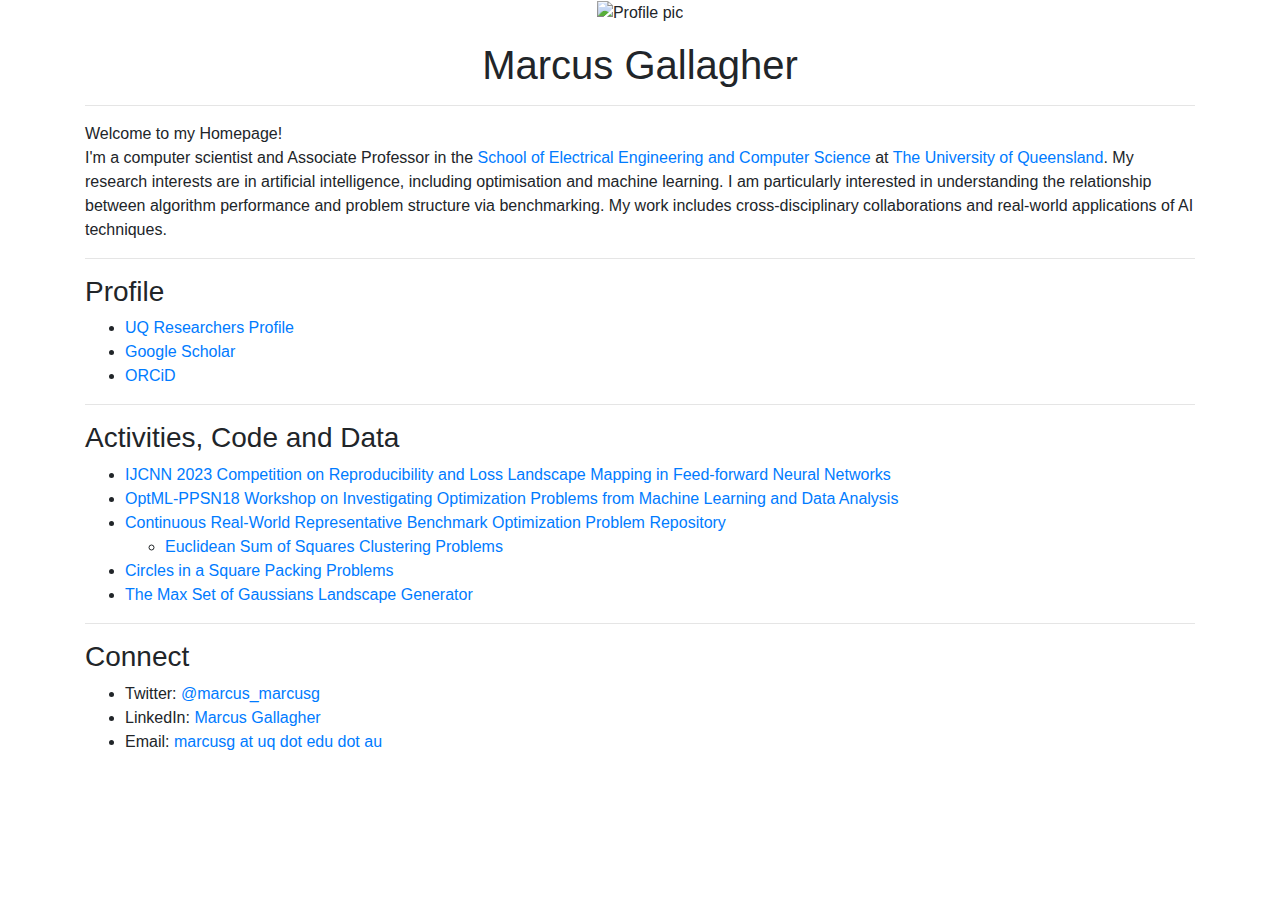
==== index.html @ d1491d6a "Update index.html" ====
<!DOCTYPE html>
<html lang="en">
<head>
    <meta charset="utf-8" />
    <meta name="viewport" content="width=device-width, initial-scale=1" />
    <title>Marcus Gallagher</title>
    <!-- Facebook sharing -->
    <meta property="og:url" content="https://marcusgal.github.io" />
    <meta property="og:type" content="article" />
    <meta property="og:title" content="Marcus Gallagher" />
    <meta property="og:description" content="Homepage of Marcus Gallagher" />
    <!-- <meta property="og:image" content="https://safeblues.org/img/fig1b.png" />
    <meta property="og:image:width" content="1250" />
    <meta property="og:image:height" content="833" />
    <!-- Twitter sharing -->
    <meta name="twitter:card" content="summary" />
    <meta name="twitter:title" content="Marcus Gallagher" />
    <meta name="twitter:description" content="Homepage of Marcus Gallagher" />
    <!--<meta name="twitter:image" content="https://safeblues.org/img/fig1b.png" />
    <!-- End sharing -->
    <link rel="stylesheet" href="https://stackpath.bootstrapcdn.com/bootstrap/4.4.1/css/bootstrap.min.css" integrity="sha384-Vkoo8x4CGsO3+Hhxv8T/Q5PaXtkKtu6ug5TOeNV6gBiFeWPGFN9MuhOf23Q9Ifjh" crossorigin="anonymous">
    <script src="https://stackpath.bootstrapcdn.com/bootstrap/4.4.1/js/bootstrap.min.js" integrity="sha384-wfSDF2E50Y2D1uUdj0O3uMBJnjuUD4Ih7YwaYd1iqfktj0Uod8GCExl3Og8ifwB6" crossorigin="anonymous"></script>
    <link rel="icon" type="image/png" href="/img/favicon.jpeg">
    <script async src="https://www.googletagmanager.com/gtag/js?id=UA-163921039-1"></script>
</head>
<body>
    <div class="container">
        <center>
		<img src="MarcusG_Small_profilepic_square.jpg" alt="Profile pic" width="500" height="600"> 
        	<h1 class="my-3">Marcus Gallagher</h1>
        </center>
        <hr>
        <p>
            Welcome to my Homepage!<br>
			I'm a computer scientist and Associate Professor in the <a href="https://eecs.uq.edu.au/">School of Electrical Engineering and Computer Science</a> at <a href="https://www.uq.edu.au/">The University of Queensland</a>. My research interests are in artificial intelligence, including optimisation and machine learning. I am particularly interested in understanding the relationship between algorithm performance and problem structure via benchmarking. My work includes cross-disciplinary collaborations and real-world applications of AI techniques.
        </p>
		<hr>
        <h3>Profile</h3>
        <ul>
            <li>
                <a href="https://researchers.uq.edu.au/researcher/469">UQ Researchers Profile</a>
            </li>
            <li>
                <a href="https://scholar.google.com/citations?user=Wcdm1ycAAAAJ&hl=en"> Google Scholar</a> 
            </li>
            <li>
                <a href="https://orcid.org/0000-0002-6694-9572"> ORCiD</a>
            </li>
        </ul>
        <hr>
        <h3>Activities, Code and Data</h3>
        <ul>
		<li><a href="https://marcusgal.github.io/reproduce_nnexpt_ijcnn2023.html">IJCNN 2023 Competition on Reproducibility and Loss Landscape Mapping in Feed-forward Neural Networks</a>
		<li><a href="https://sites.google.com/view/optml-ppsn18/home">OptML-PPSN18 Workshop on Investigating Optimization Problems from Machine Learning and Data Analysis</a>
            	<li><a href="http://realopt.uqcloud.net/">Continuous Real-World Representative Benchmark Optimization Problem Repository</a>
		</li>
		<ul>
		<li><a href="http://realopt.uqcloud.net/ess_clustering.html">Euclidean Sum of Squares Clustering Problems</a>
		</li>
		</ul>
		<li><a href="cias.html">Circles in a Square Packing Problems</a>
		</li>
		<li><a href="msg.html">The Max Set of Gaussians Landscape Generator</a>
		</li>          
        </ul>
		<hr>
		<h3>Connect</h3>
		<ul>
			<li>Twitter: <a href="https://twitter.com/marcus_marcusg">@marcus_marcusg</a>
			</li>
			<li>LinkedIn: <a href="https://www.linkedin.com/in/marcus-gallagher-620a2a9/">Marcus Gallagher</a>
			</li>
			<li>Email: <a href="mailto:marcusg@uq.edu.au">marcusg at uq dot edu dot au</a>
			</li>
        </ul>	
	    <!--
	<a class="twitter-timeline" href="https://twitter.com/marcus_marcusg?ref_src=twsrc%5Etfw">Tweets by marcus_marcusg</a> <script async src="https://platform.twitter.com/widgets.js" charset="utf-8"></script>     
    -->
    </div>
    <br>
    <br>
</html>
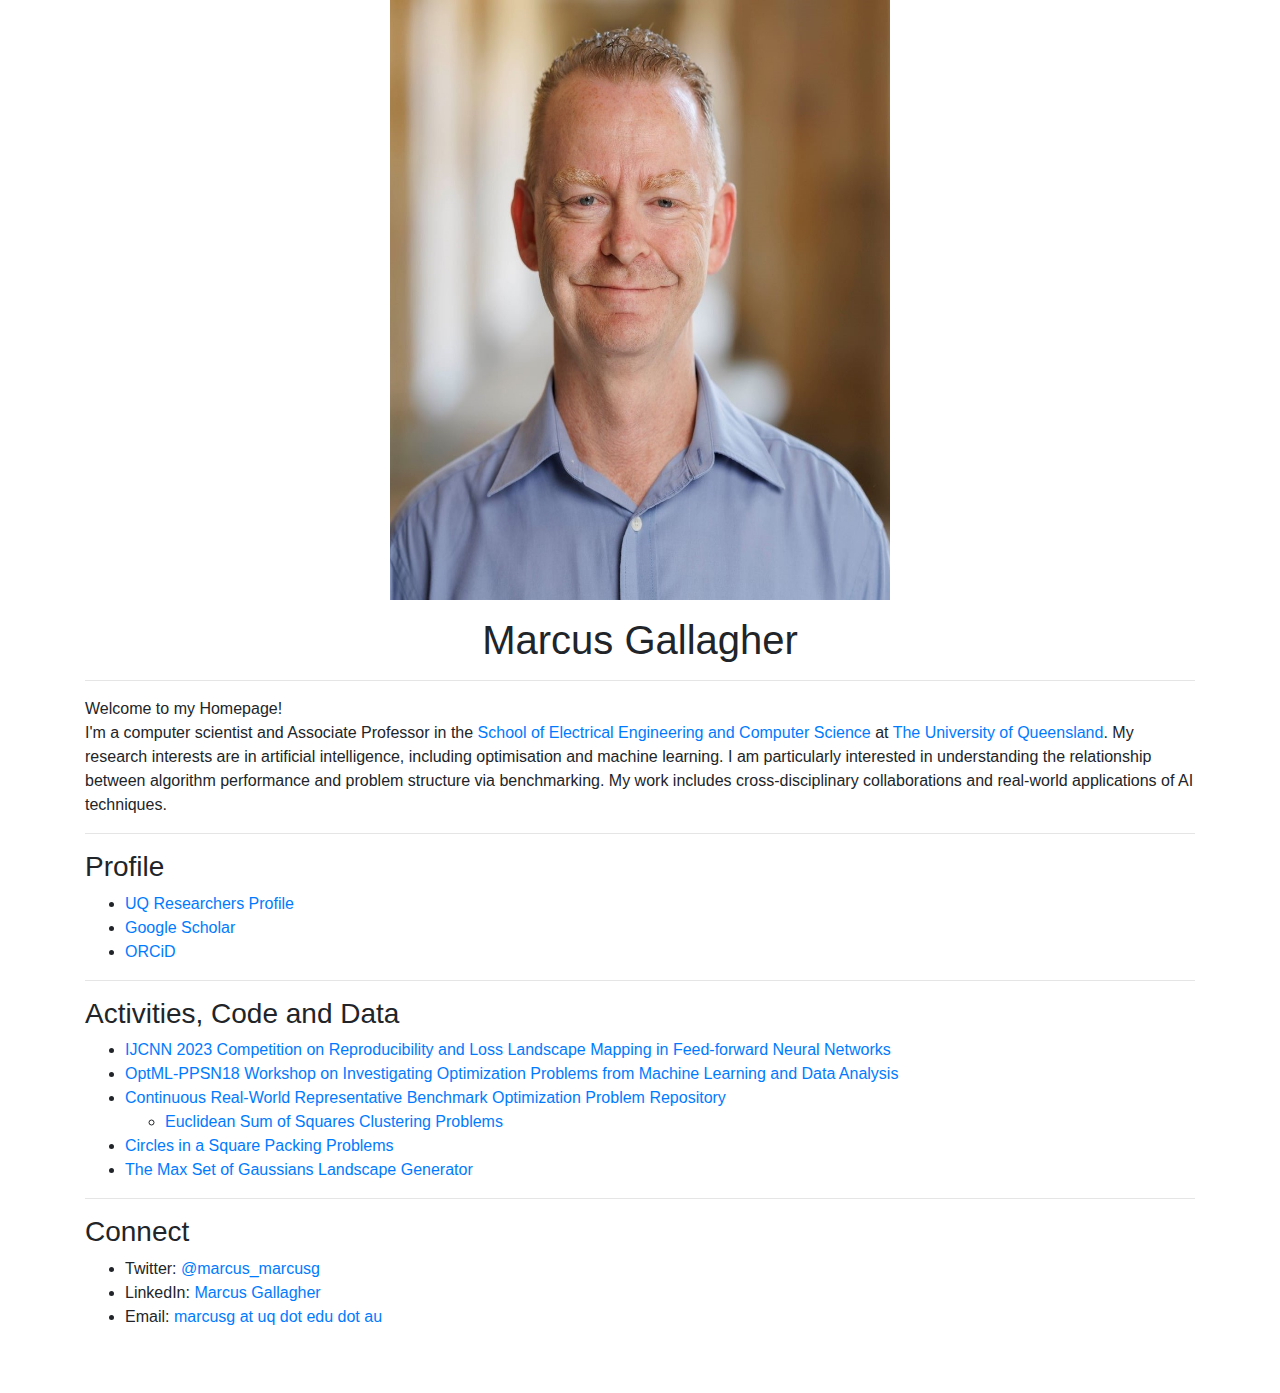
==== commit 8f1d0484: "Update index.html" ====
--- a/index.html
+++ b/index.html
@@ -26,7 +26,7 @@
 <body>
     <div class="container">
         <center>
-		<img src="MarcusG_Small_profilepic_square.jpg" alt="Profile pic" width="500" height="600"> 
+		<img src="MarcusG_small_profilepic_square.jpg" alt="Profile pic" width="500" height="600"> 
         	<h1 class="my-3">Marcus Gallagher</h1>
         </center>
         <hr>
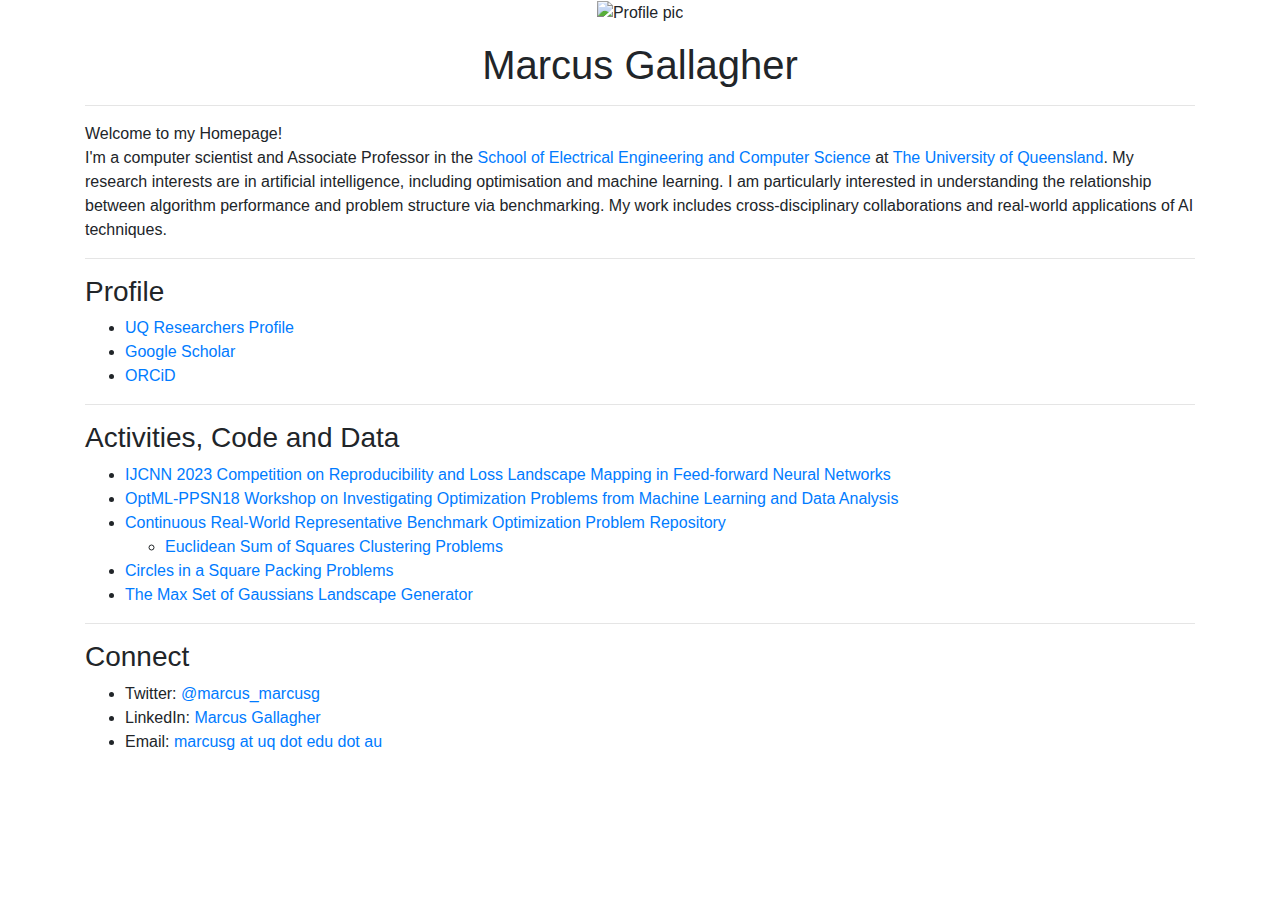
==== commit f39e5839: "Update index.html" ====
--- a/index.html
+++ b/index.html
@@ -26,7 +26,7 @@
 <body>
     <div class="container">
         <center>
-		<img src="MarcusG_small_profilepic_square.jpg" alt="Profile pic" width="500" height="600"> 
+		<img src="MarcusG_small_profilepic_square2.jpg" alt="Profile pic" width="130" height="109"> 
         	<h1 class="my-3">Marcus Gallagher</h1>
         </center>
         <hr>
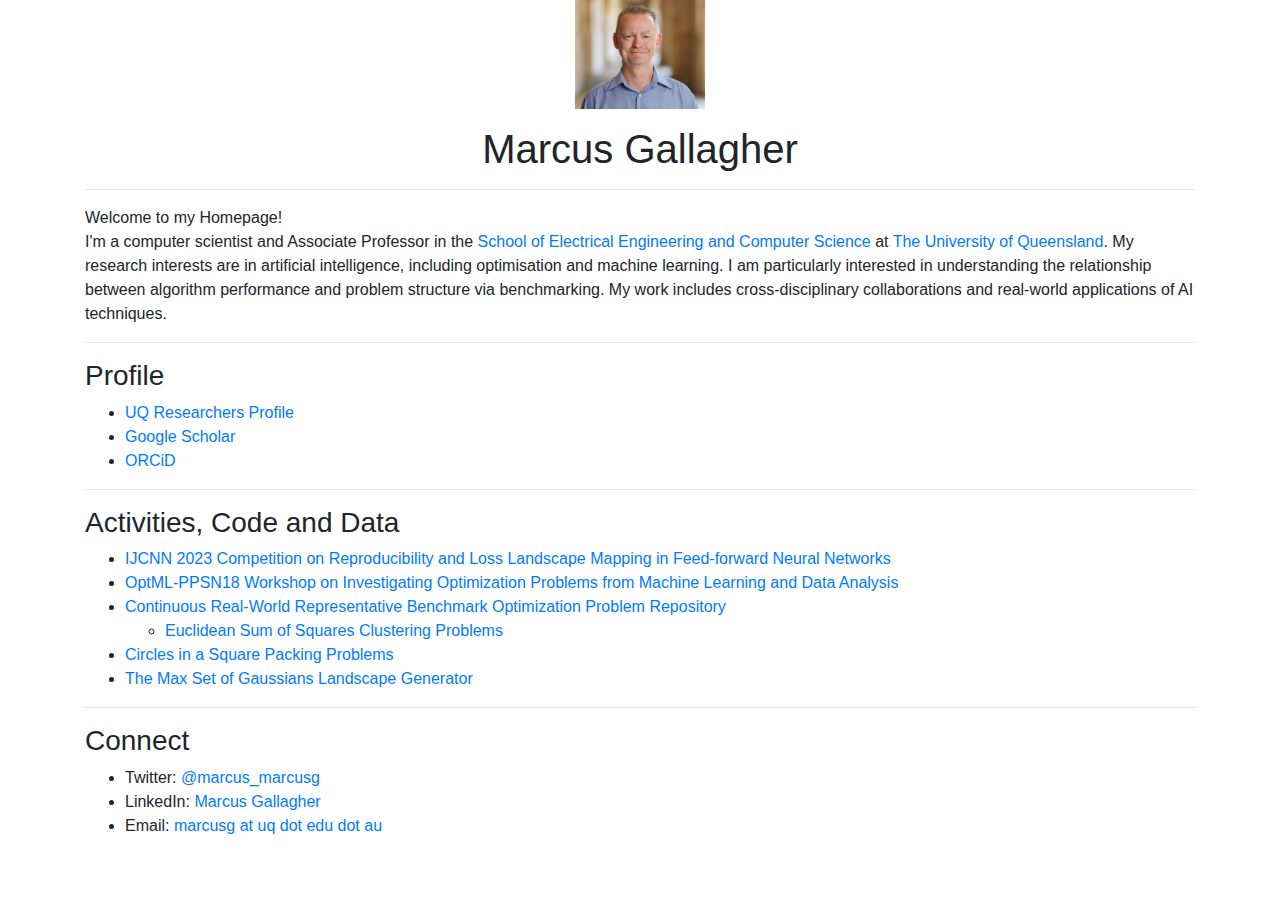
==== commit 4c8c5957: "Update index.html" ====
--- a/index.html
+++ b/index.html
@@ -26,7 +26,7 @@
 <body>
     <div class="container">
         <center>
-		<img src="MarcusG_small_profilepic_square2.jpg" alt="Profile pic" width="130" height="109"> 
+		<img src="MarcusG_small_profilepic2.jpg" alt="Profile pic" width="130" height="109"> 
         	<h1 class="my-3">Marcus Gallagher</h1>
         </center>
         <hr>
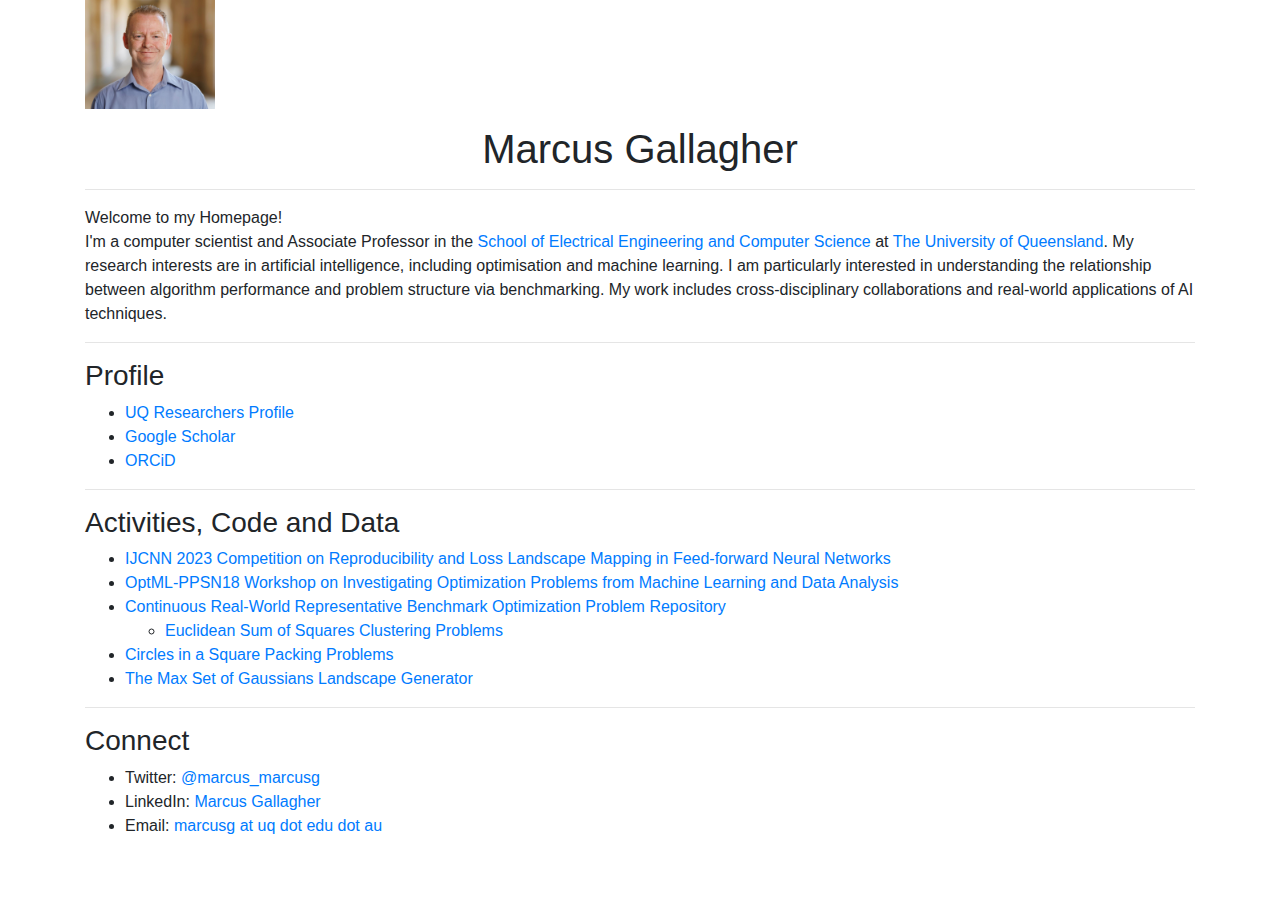
==== commit e8a67178: "Update index.html" ====
--- a/index.html
+++ b/index.html
@@ -25,8 +25,8 @@
 </head>
 <body>
     <div class="container">
+	    <img src="MarcusG_small_profilepic2.jpg" alt="Profile pic" width="130" height="109"> 
         <center>
-		<img src="MarcusG_small_profilepic2.jpg" alt="Profile pic" width="130" height="109"> 
         	<h1 class="my-3">Marcus Gallagher</h1>
         </center>
         <hr>
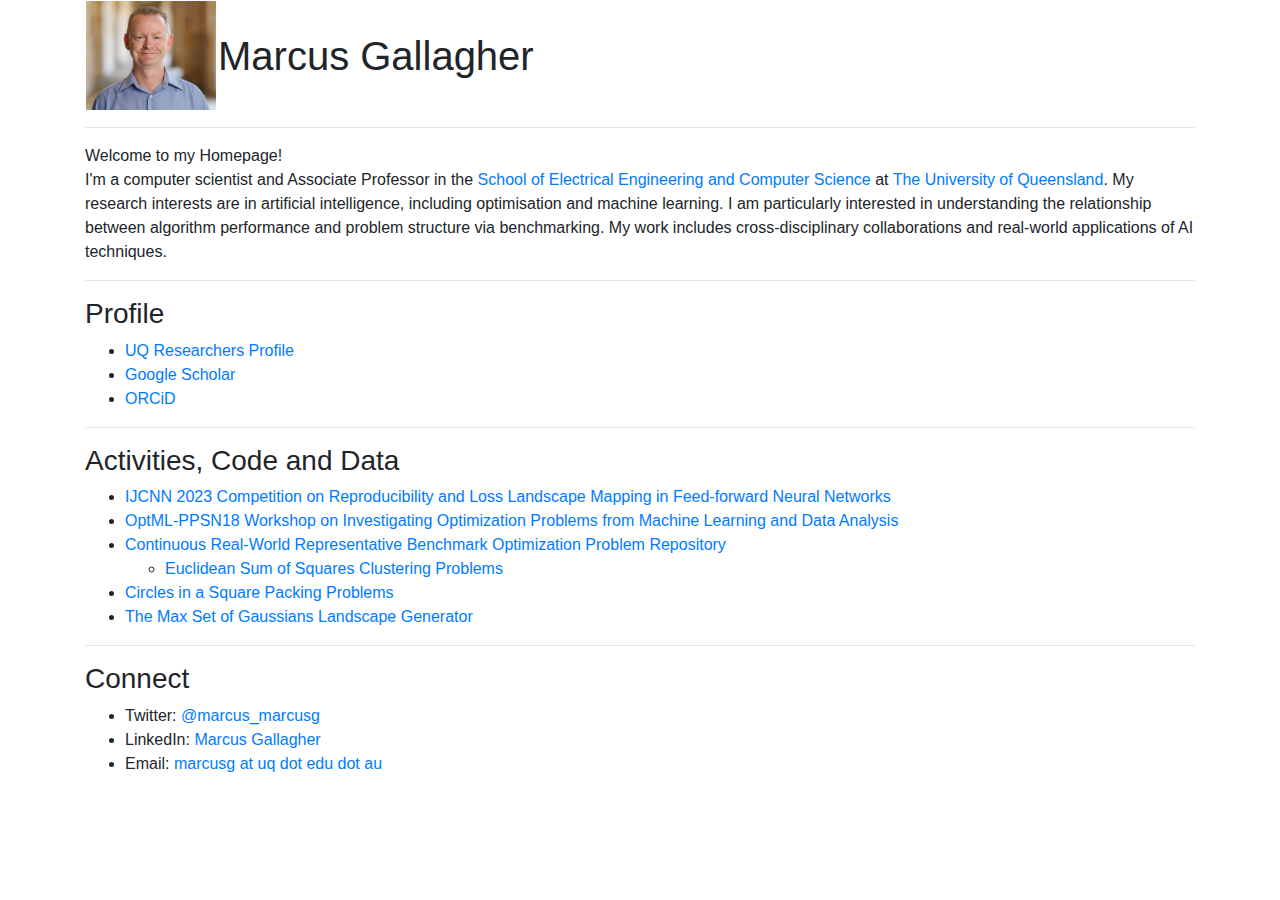
==== commit 784684a2: "Update index.html" ====
--- a/index.html
+++ b/index.html
@@ -25,10 +25,16 @@
 </head>
 <body>
     <div class="container">
-	    <img src="MarcusG_small_profilepic2.jpg" alt="Profile pic" width="130" height="109"> 
-        <center>
-        	<h1 class="my-3">Marcus Gallagher</h1>
-        </center>
+	<table>
+		<tr>
+			<td>
+				<img src="MarcusG_small_profilepic2.jpg" alt="Profile pic" width="130" height="109"> 
+			</td>
+			<td>
+				<h1 class="my-3">Marcus Gallagher</h1>
+			</td>
+		</tr>
+	</table>
         <hr>
         <p>
             Welcome to my Homepage!<br>
@@ -52,10 +58,10 @@
         <ul>
 		<li><a href="https://marcusgal.github.io/reproduce_nnexpt_ijcnn2023.html">IJCNN 2023 Competition on Reproducibility and Loss Landscape Mapping in Feed-forward Neural Networks</a>
 		<li><a href="https://sites.google.com/view/optml-ppsn18/home">OptML-PPSN18 Workshop on Investigating Optimization Problems from Machine Learning and Data Analysis</a>
-            	<li><a href="http://realopt.uqcloud.net/">Continuous Real-World Representative Benchmark Optimization Problem Repository</a>
+            	<li><a href="crwr.html">Continuous Real-World Representative Benchmark Optimization Problem Repository</a>
 		</li>
 		<ul>
-		<li><a href="http://realopt.uqcloud.net/ess_clustering.html">Euclidean Sum of Squares Clustering Problems</a>
+		<li><a href="ess_clustering.html">Euclidean Sum of Squares Clustering Problems</a>
 		</li>
 		</ul>
 		<li><a href="cias.html">Circles in a Square Packing Problems</a>
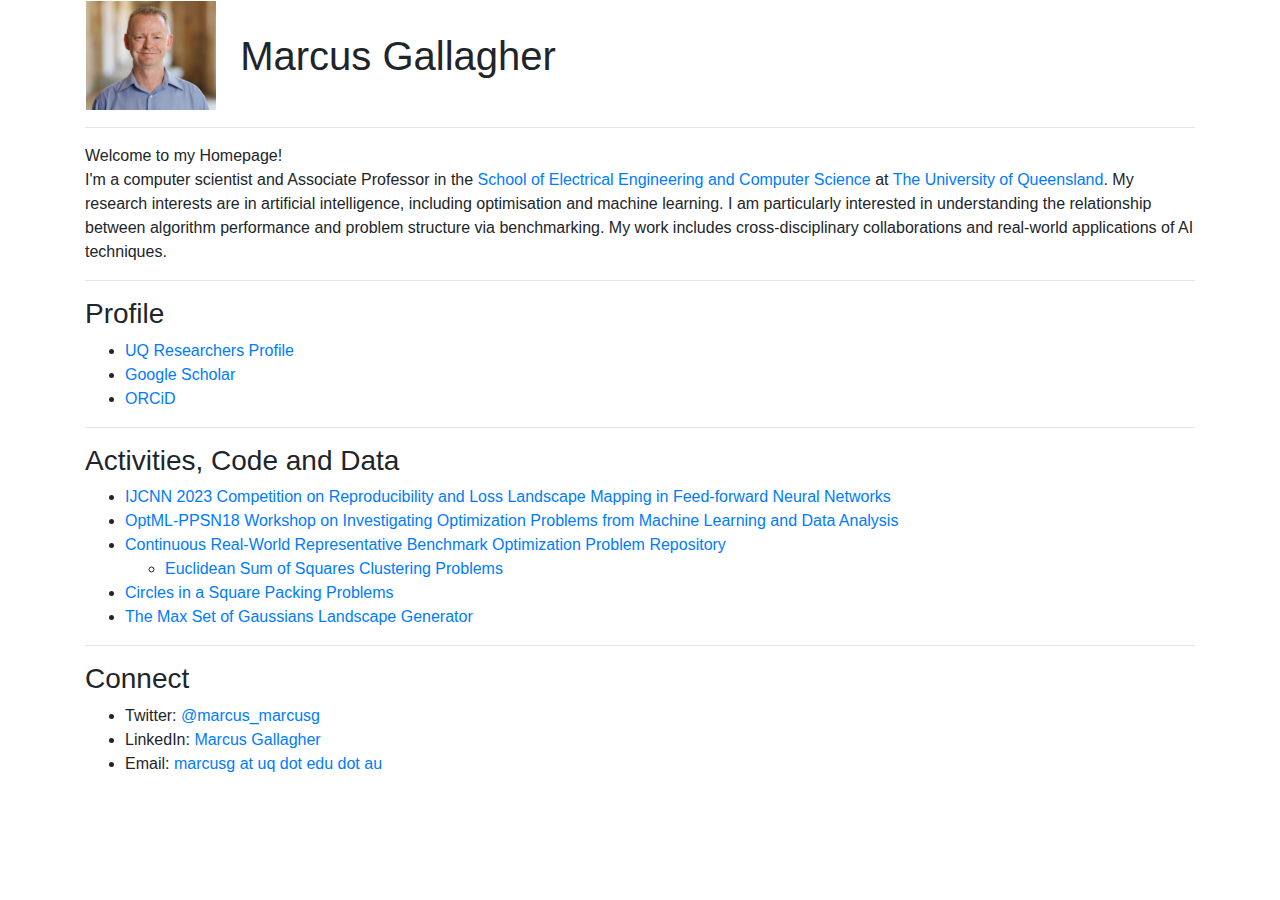
==== commit dfbd60da: "Update index.html" ====
--- a/index.html
+++ b/index.html
@@ -31,7 +31,7 @@
 				<img src="MarcusG_small_profilepic2.jpg" alt="Profile pic" width="130" height="109"> 
 			</td>
 			<td>
-				<h1 class="my-3">Marcus Gallagher</h1>
+				<h1 class="my-3">&nbsp; Marcus Gallagher</h1>
 			</td>
 		</tr>
 	</table>
